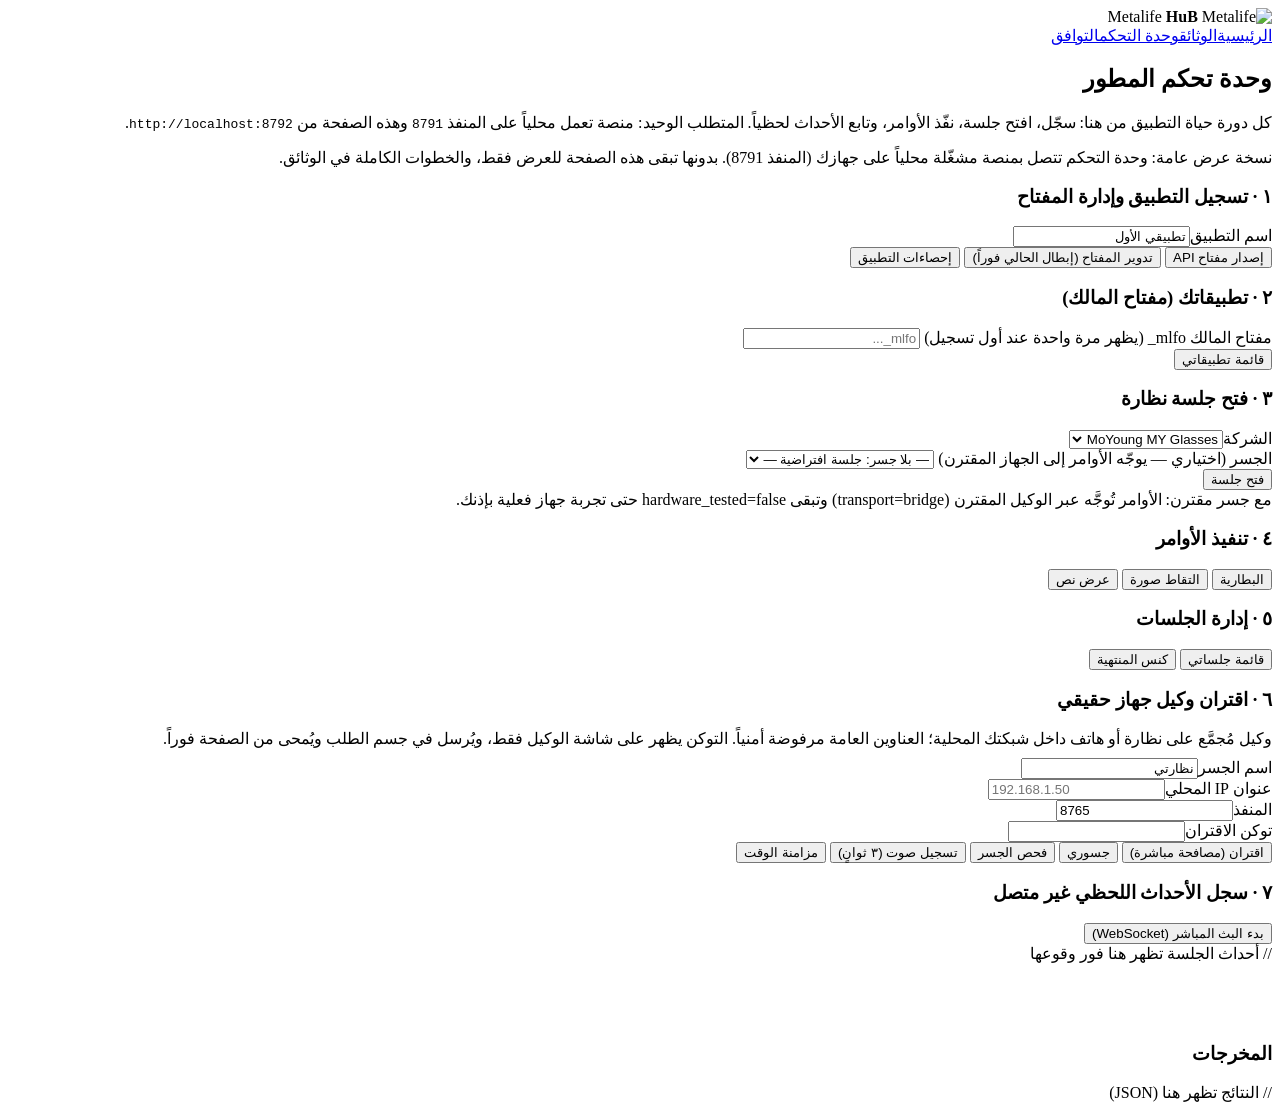
==== console.html @ 14315f8a "Rename 10-console.html to console.html" ====
<!doctype html><html lang="ar" dir="rtl"><head><meta charset="utf-8">
<meta name="viewport" content="width=device-width,initial-scale=1">
<title>وحدة التحكم — Metalife HuB</title>
<link rel="icon" href="assets/favicon.svg"><link rel="stylesheet" href="styles.css"></head><body>
<header><div class="wrap hd"><img src="assets/metalife-logo.png" alt="Metalife">
<span class="wordmark">Metalife <b>HuB</b></span>
<nav><a href="index.html">الرئيسية</a><a href="docs.html">الوثائق</a><a href="console.html" class="on">وحدة التحكم</a><a href="docs.html#compat">التوافق</a></nav></div></header>
<div class="wrap"><section>
<h2>وحدة تحكم المطور</h2>
<p class="lead">كل دورة حياة التطبيق من هنا: سجّل، افتح جلسة، نفّذ الأوامر، وتابع الأحداث لحظياً. المتطلب الوحيد: منصة تعمل محلياً على المنفذ <code class="ltr">8791</code> وهذه الصفحة من <code class="ltr">http://localhost:8792</code>.</p>

<div class="demo-bar">نسخة عرض عامة: وحدة التحكم تتصل بمنصة مشغّلة محلياً على جهازك (المنفذ 8791). بدونها تبقى هذه الصفحة للعرض فقط، والخطوات الكاملة في الوثائق.</div>
<div class="step"><h3>١ · تسجيل التطبيق وإدارة المفتاح</h3>
<div class="field"><label>اسم التطبيق</label><input id="appname" value="تطبيقي الأول"></div>
<button class="btn" onclick="registerApp()">إصدار مفتاح API</button>
<button class="btn ghost" onclick="rotateKey()">تدوير المفتاح (إبطال الحالي فوراً)</button>
<button class="btn ghost" onclick="appStats()">إحصاءات التطبيق</button></div>

<div class="step"><h3>٢ · تطبيقاتك (مفتاح المالك)</h3>
<div class="field"><label>مفتاح المالك mlfo_ (يظهر مرة واحدة عند أول تسجيل)</label>
<input id="ownerkey" type="password" autocomplete="off" placeholder="mlfo_..."></div>
<button class="btn ghost" onclick="listMyApps()">قائمة تطبيقاتي</button>
<div id="apps"></div></div>

<div class="step"><h3>٣ · فتح جلسة نظارة</h3>
<div class="field"><label>الشركة</label><select id="vendor">
<option value="moyoung">MoYoung MY Glasses</option><option value="solos">Solos AirGo V2</option>
<option value="halo">Brilliant Labs Halo</option><option value="rayneo">RayNeo X2</option></select></div>
<div class="field"><label>الجسر (اختياري — يوجّه الأوامر إلى الجهاز المقترن)</label>
<select id="sessbridge"><option value="">— بلا جسر: جلسة افتراضية —</option></select></div>
<button class="btn" onclick="openSession()">فتح جلسة</button>
<div class="hint">مع جسر مقترن: الأوامر تُوجَّه عبر الوكيل المقترن (transport=bridge) وتبقى hardware_tested=false حتى تجربة جهاز فعلية بإذنك.</div></div>

<div class="step"><h3>٤ · تنفيذ الأوامر</h3>
<button class="btn ghost" onclick="cmd('battery')">البطارية</button>
<button class="btn ghost" onclick="cmd('photo')">التقاط صورة</button>
<button class="btn ghost" onclick="cmdDisplay()">عرض نص</button></div>

<div class="step"><h3>٥ · إدارة الجلسات</h3>
<button class="btn ghost" onclick="listSessions()">قائمة جلساتي</button>
<button class="btn ghost" onclick="sweepSessions()">كنس المنتهية</button></div>

<div class="step"><h3>٦ · اقتران وكيل جهاز حقيقي</h3>
<p class="lead" style="margin-bottom:10px">وكيل مُجمَّع على نظارة أو هاتف داخل شبكتك المحلية؛ العناوين العامة مرفوضة أمنياً. التوكن يظهر على شاشة الوكيل فقط، ويُرسل في جسم الطلب ويُمحى من الصفحة فوراً.</p>
<div class="field"><label>اسم الجسر</label><input id="brname" value="نظارتي"></div>
<div class="field"><label>عنوان IP المحلي</label><input id="brhost" class="ltr" placeholder="192.168.1.50" dir="ltr"></div>
<div class="field"><label>المنفذ</label><input id="brport" class="ltr" value="8765" dir="ltr"></div>
<div class="field"><label>توكن الاقتران</label><input id="brtoken" type="password" class="ltr" dir="ltr" autocomplete="off"></div>
<button class="btn" onclick="pairBridge()">اقتران (مصافحة مباشرة)</button>
<button class="btn ghost" onclick="listBridges()">جسوري</button>
<button class="btn ghost" onclick="bridgePing()">فحص الجسر</button>
<button class="btn ghost" onclick="bridgeRecord()">تسجيل صوت (٣ ثوانٍ)</button>
<button class="btn ghost" onclick="bridgeSync()">مزامنة الوقت</button></div>

<div class="step"><h3>٧ · سجل الأحداث اللحظي <span id="wsstate" class="chip sim">غير متصل</span></h3>
<button class="btn ghost" onclick="streamEvents()">بدء البث المباشر (WebSocket)</button>
<div class="out" id="events" style="min-height:80px">// أحداث الجلسة تظهر هنا فور وقوعها</div></div>

<div class="step"><h3>المخرجات</h3><div class="out" id="out">// النتائج تظهر هنا (JSON)</div></div>
</section></div>
<script>
// keep serialized JSON strictly LTR; isolate Arabic string values so they
// render correctly (RTL internally) without reordering the JSON structure
function mlfBidi(json){
  return json.replace(/"([^"\\]*[\u0600-\u06FF][^"\\]*)"/g, "\u2066\"$1\"\u2069");
}

const API = "http://localhost:8791"; let KEY = "", SID = "", WS = null;
const out = (x) => document.getElementById('out').textContent =
  mlfBidi(typeof x === 'string' ? x : JSON.stringify(x, null, 2));
const evlog = (x) => { const el = document.getElementById('events');
  el.textContent = mlfBidi(JSON.stringify(x)) + "\n" + el.textContent; };
async function call(path, method="POST", body=null){
  let r;
  try{
    r = await fetch(API+path, {method, headers:{"Content-Type":"application/json",
      ...(KEY?{"X-Metalife-Key":KEY}:{})}, body: body?JSON.stringify(body):null});
  }catch(e){ throw {detail:"تعذّر الوصول إلى المنصة: "+(e && e.message || String(e))}; }
  const j = await r.json(); if(!r.ok) throw j; return j;
}
async function registerApp(){ try{
  const ok = document.getElementById('ownerkey').value;
  const body = {name: document.getElementById('appname').value};
  if (ok) body.owner_key = ok;
  const j = await call("/v1/apps","POST", body); KEY = j.api_key; out(j);
  if (j.owner_key) document.getElementById('ownerkey').value = j.owner_key;
 }catch(e){ out({خطأ:e.detail||e.message||String(e), ملاحظة:"شغّل المنصة أولاً واعرض الصفحة من localhost:8792"}); } }
async function rotateKey(){ try{ const j = await call("/v1/apps/rotate-key");
  KEY = j.api_key; out(j); }catch(e){ out(e); } }
async function appStats(){ try{ out(await call("/v1/apps/me","GET")); }catch(e){ out(e); } }
async function openSession(){ try{ const b = document.getElementById('sessbridge').value;
  const body = {vendor: document.getElementById('vendor').value};
  if (b) body.bridge_id = b;
  const j = await call("/v1/sessions","POST", body); SID = j.session_id; out(j);
 }catch(e){ out(e); } }
async function cmd(kind){ try{ out(await call(`/v1/sessions/${SID}/${kind}`)); }catch(e){ out(e); } }
async function cmdDisplay(){ try{ out(await call(`/v1/sessions/${SID}/display`,"POST",
  {text:"مرحباً من Metalife HuB"})); }catch(e){ out(e); } }
async function listSessions(){ try{ out(await call("/v1/sessions","GET")); }catch(e){ out(e); } }
async function sweepSessions(){ try{ out(await call("/v1/sessions/sweep")); }catch(e){ out(e); } }
let BID = "";
async function pairBridge(){
  const token = document.getElementById('brtoken').value;
  document.getElementById('brtoken').value = "";  // secret leaves the page immediately
  try{
    const j = await call("/v1/bridges","POST", {
      name: document.getElementById('brname').value,
      host: document.getElementById('brhost').value,
      port: parseInt(document.getElementById('brport').value),
      token: token});
    BID = j.bridge_id;
    out(j);
  }catch(e){ out(e); } }
async function listMyApps(){ try{
  const r = await fetch(API+"/v1/owner/apps", {headers:
    {"X-Metalife-Owner": document.getElementById('ownerkey').value}});
  const j = await r.json(); if(!r.ok) throw j; out(j);
  const box = document.getElementById('apps'); box.innerHTML = '';
  for (const a of (j.apps||[])) {
    const row = document.createElement('div');
    row.textContent = `${a.name} (${a.app_id}) ${a.revoked?'— مُبطل':''} `;
    if (!a.revoked) {
      const b = document.createElement('button');
      b.className = 'btn ghost'; b.textContent = 'إبطال';
      b.onclick = () => revokeApp(a.app_id);
      row.appendChild(b);
    }
    box.appendChild(row);
  }
}catch(e){ out({خطأ:e.detail||e.message||String(e)}); } }
async function revokeApp(appId){ try{
  const r = await fetch(API+`/v1/owner/apps/${appId}/revoke`, {method:"POST",
    headers:{"X-Metalife-Owner": document.getElementById('ownerkey').value}});
  const j = await r.json(); if(!r.ok) throw j; out(j); listMyApps();
}catch(e){ out({خطأ:e.detail||e.message||String(e)}); } }
async function listBridges(){ try{
  const j = await call("/v1/bridges","GET"); out(j);
  const sel = document.getElementById('sessbridge');
  sel.innerHTML = '<option value="">— بلا جسر: جلسة افتراضية —</option>';
  for (const b of (j.bridges||[])) {
    const o = document.createElement('option');
    o.value = b.bridge_id;
    o.textContent = `${b.name} (${b.host}:${b.port} · ${b.agent})`;
    sel.appendChild(o);
  }
}catch(e){ out(e); } }
async function bridgePing(){ try{ out(await call(`/v1/bridges/${BID}/call/ping`)); }catch(e){ out(e); } }
async function bridgeRecord(){ try{ out(await call(`/v1/bridges/${BID}/call/record_audio`,
  "POST", {duration_ms: 3000})); }catch(e){ out(e); } }
async function bridgeSync(){ try{ out(await call(`/v1/bridges/${BID}/call/sync_time`,
  "POST", {timestamp: Math.floor(Date.now()/1000)})); }catch(e){ out(e); } }
function streamEvents(){
  if (WS) { WS.close(); WS = null; }
  if (!SID || !KEY) { evlog({خطأ:"افتح جلسة أولاً"}); return; }
  WS = new WebSocket(`ws://localhost:8791/v1/sessions/${SID}/events/ws?key=${encodeURIComponent(KEY)}`);
  WS.onopen = () => document.getElementById('wsstate').textContent = "متصل";
  WS.onclose = () => document.getElementById('wsstate').textContent = "غير متصل";
  WS.onmessage = (m) => evlog(JSON.parse(m.data));
}
try{ if(!/^(localhost|127\.0\.0\.1)$/.test(location.hostname)) document.querySelectorAll('.demo-bar').forEach(e=>e.classList.add('on')); }catch(e){}
</script>
</body></html>
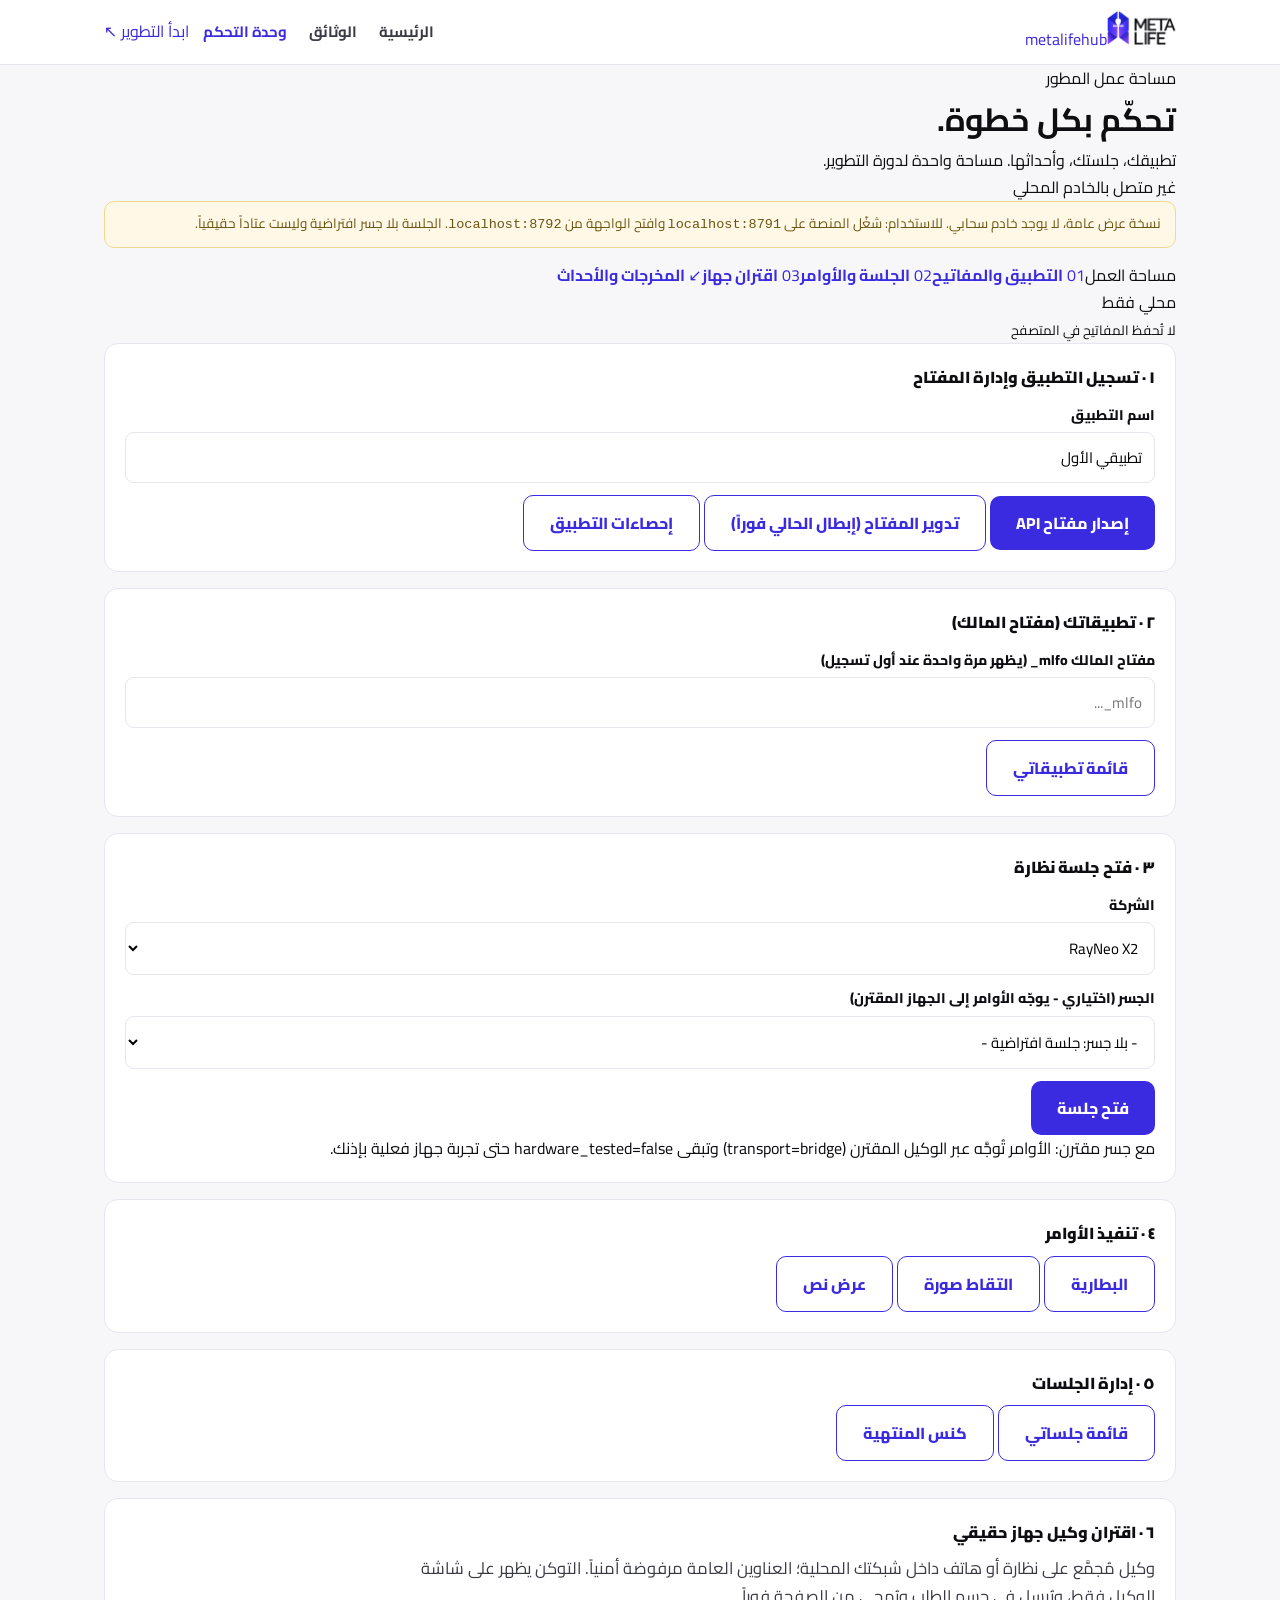
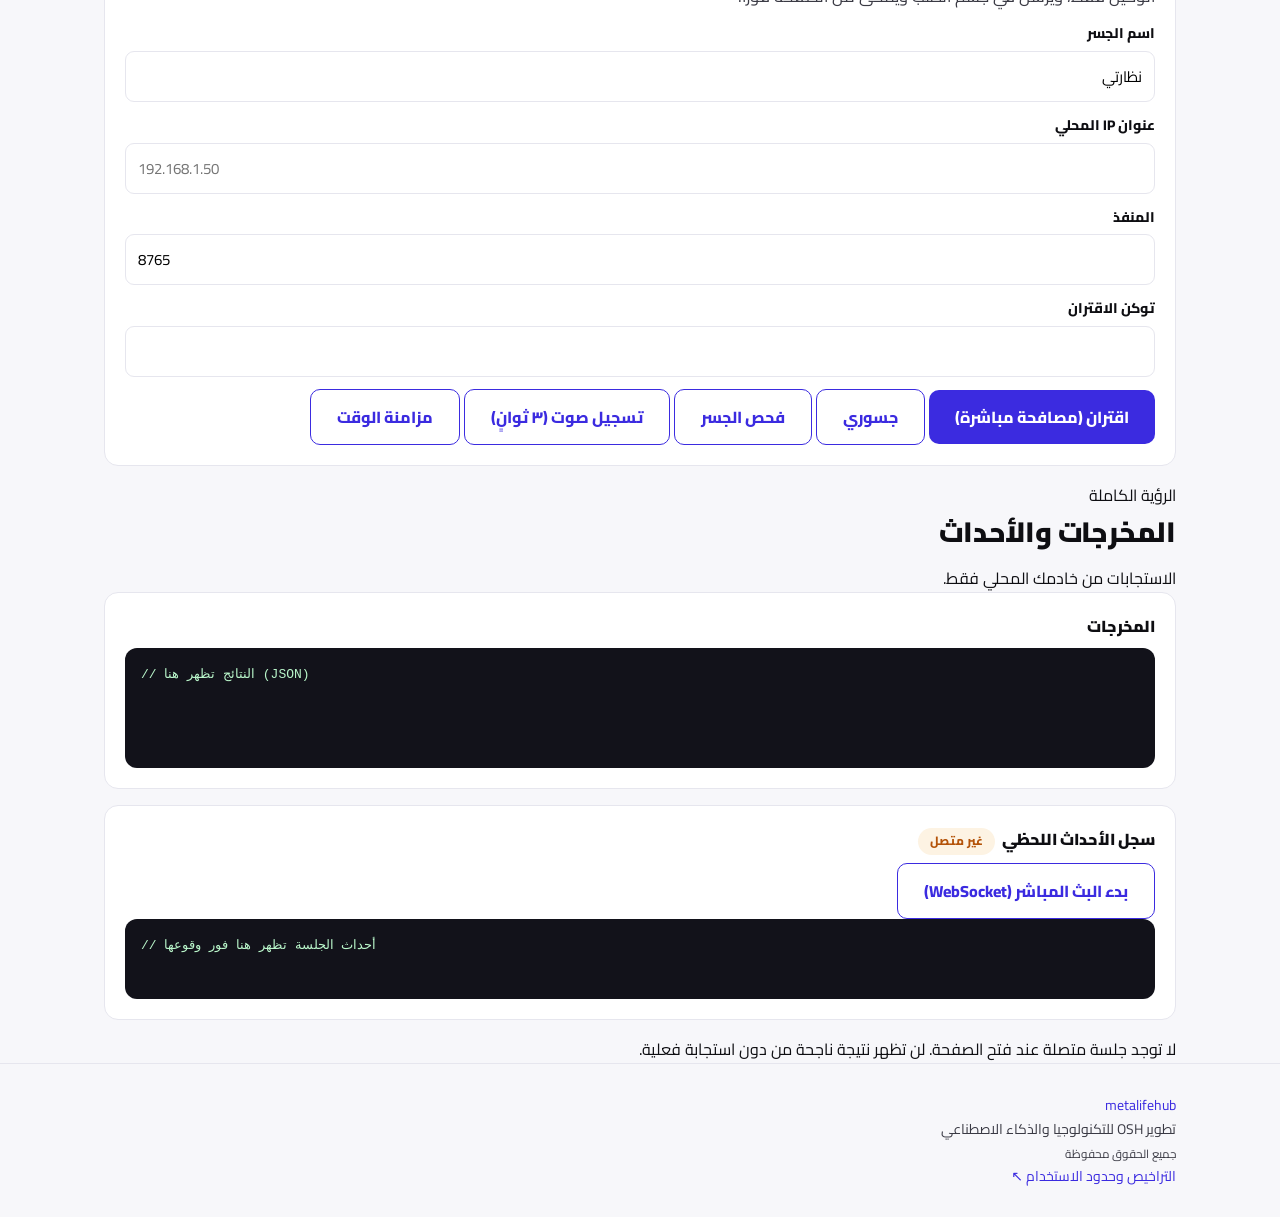
==== commit c0188d8c: "Update console.html" ====
--- a/console.html
+++ b/console.html
@@ -1,70 +1,53 @@
 <!doctype html><html lang="ar" dir="rtl"><head><meta charset="utf-8">
 <meta name="viewport" content="width=device-width,initial-scale=1">
-<title>وحدة التحكم — Metalife HuB</title>
+<title>وحدة التحكم - Metalife HuB</title>
 <link rel="icon" href="assets/favicon.svg"><link rel="stylesheet" href="styles.css"></head><body>
-<header><div class="wrap hd"><img src="assets/metalife-logo.png" alt="Metalife">
-<span class="wordmark">Metalife <b>HuB</b></span>
-<nav><a href="index.html">الرئيسية</a><a href="docs.html">الوثائق</a><a href="console.html" class="on">وحدة التحكم</a><a href="docs.html#compat">التوافق</a></nav></div></header>
-<div class="wrap"><section>
-<h2>وحدة تحكم المطور</h2>
-<p class="lead">كل دورة حياة التطبيق من هنا: سجّل، افتح جلسة، نفّذ الأوامر، وتابع الأحداث لحظياً. المتطلب الوحيد: منصة تعمل محلياً على المنفذ <code class="ltr">8791</code> وهذه الصفحة من <code class="ltr">http://localhost:8792</code>.</p>
-
-<div class="demo-bar">نسخة عرض عامة: وحدة التحكم تتصل بمنصة مشغّلة محلياً على جهازك (المنفذ 8791). بدونها تبقى هذه الصفحة للعرض فقط، والخطوات الكاملة في الوثائق.</div>
-<div class="step"><h3>١ · تسجيل التطبيق وإدارة المفتاح</h3>
-<div class="field"><label>اسم التطبيق</label><input id="appname" value="تطبيقي الأول"></div>
+<header><div class="wrap hd"><a class="brand" href="index.html" aria-label="Metalife HuB - الرئيسية"><span class="brand-icon"><img src="assets/metalife-logo.png" alt=""></span><span class="brand-name" dir="ltr">metalife<span>hub</span></span></a><nav aria-label="التنقل الرئيسي"><a href="index.html">الرئيسية</a><a href="docs.html">الوثائق</a><a href="console.html" class="on" aria-current="page">وحدة التحكم</a></nav><a class="nav-cta" href="docs.html#start">ابدأ التطوير <span aria-hidden="true">↖</span></a></div></header>
+<main class="console-shell wrap"><div class="console-heading"><div><div class="eyebrow">مساحة عمل المطور</div><h1>تحكّم بكل خطوة.</h1><p>تطبيقك، جلستك، وأحداثها. مساحة واحدة لدورة التطوير.</p></div><div class="connection-status"><span class="status-dot"></span> غير متصل بالخادم المحلي</div></div><div class="demo-bar on">نسخة عرض عامة، لا يوجد خادم سحابي. للاستخدام: شغّل المنصة على <code>localhost:8791</code> وافتح الواجهة من <code>localhost:8792</code>. الجلسة بلا جسر افتراضية وليست عتاداً حقيقياً.</div><div class="console-layout"><aside class="console-nav" aria-label="أقسام وحدة التحكم"><span>مساحة العمل</span><a href="#app-setup" class="on">01 <b>التطبيق والمفاتيح</b></a><a href="#session-setup">02 <b>الجلسة والأوامر</b></a><a href="#bridge-setup">03 <b>اقتران جهاز</b></a><a href="#result-panel">↙ <b>المخرجات والأحداث</b></a><div class="local-tag">محلي فقط<br><small>لا تُحفظ المفاتيح في المتصفح</small></div></aside><div class="console-forms"><div class="step" id="app-setup"><h3>١ · تسجيل التطبيق وإدارة المفتاح</h3>
+<div class="field"><label for="appname">اسم التطبيق</label><input id="appname" value="تطبيقي الأول"></div>
 <button class="btn" onclick="registerApp()">إصدار مفتاح API</button>
 <button class="btn ghost" onclick="rotateKey()">تدوير المفتاح (إبطال الحالي فوراً)</button>
 <button class="btn ghost" onclick="appStats()">إحصاءات التطبيق</button></div>
-
 <div class="step"><h3>٢ · تطبيقاتك (مفتاح المالك)</h3>
-<div class="field"><label>مفتاح المالك mlfo_ (يظهر مرة واحدة عند أول تسجيل)</label>
-<input id="ownerkey" type="password" autocomplete="off" placeholder="mlfo_..."></div>
+<div class="field"><label for="ownerkey">مفتاح المالك mlfo_ (يظهر مرة واحدة عند أول تسجيل)</label><input id="ownerkey" type="password" autocomplete="off" placeholder="mlfo_..."></div>
 <button class="btn ghost" onclick="listMyApps()">قائمة تطبيقاتي</button>
 <div id="apps"></div></div>
-
-<div class="step"><h3>٣ · فتح جلسة نظارة</h3>
-<div class="field"><label>الشركة</label><select id="vendor">
-<option value="moyoung">MoYoung MY Glasses</option><option value="solos">Solos AirGo V2</option>
-<option value="halo">Brilliant Labs Halo</option><option value="rayneo">RayNeo X2</option></select></div>
-<div class="field"><label>الجسر (اختياري — يوجّه الأوامر إلى الجهاز المقترن)</label>
-<select id="sessbridge"><option value="">— بلا جسر: جلسة افتراضية —</option></select></div>
+<div class="step" id="session-setup"><h3>٣ · فتح جلسة نظارة</h3>
+<div class="field"><label for="vendor">الشركة</label><select id="vendor">
+<option value="moyoung" disabled>MoYoung - محوّل خاص</option><option value="solos">Solos AirGo V2</option>
+<option value="halo">Brilliant Labs Halo</option><option value="rayneo" selected>RayNeo X2</option></select></div>
+<div class="field"><label for="sessbridge">الجسر (اختياري - يوجّه الأوامر إلى الجهاز المقترن)</label><select id="sessbridge"><option value="">- بلا جسر: جلسة افتراضية -</option></select></div>
 <button class="btn" onclick="openSession()">فتح جلسة</button>
 <div class="hint">مع جسر مقترن: الأوامر تُوجَّه عبر الوكيل المقترن (transport=bridge) وتبقى hardware_tested=false حتى تجربة جهاز فعلية بإذنك.</div></div>
-
 <div class="step"><h3>٤ · تنفيذ الأوامر</h3>
 <button class="btn ghost" onclick="cmd('battery')">البطارية</button>
 <button class="btn ghost" onclick="cmd('photo')">التقاط صورة</button>
 <button class="btn ghost" onclick="cmdDisplay()">عرض نص</button></div>
-
 <div class="step"><h3>٥ · إدارة الجلسات</h3>
 <button class="btn ghost" onclick="listSessions()">قائمة جلساتي</button>
 <button class="btn ghost" onclick="sweepSessions()">كنس المنتهية</button></div>
-
-<div class="step"><h3>٦ · اقتران وكيل جهاز حقيقي</h3>
+<div class="step" id="bridge-setup"><h3>٦ · اقتران وكيل جهاز حقيقي</h3>
 <p class="lead" style="margin-bottom:10px">وكيل مُجمَّع على نظارة أو هاتف داخل شبكتك المحلية؛ العناوين العامة مرفوضة أمنياً. التوكن يظهر على شاشة الوكيل فقط، ويُرسل في جسم الطلب ويُمحى من الصفحة فوراً.</p>
-<div class="field"><label>اسم الجسر</label><input id="brname" value="نظارتي"></div>
-<div class="field"><label>عنوان IP المحلي</label><input id="brhost" class="ltr" placeholder="192.168.1.50" dir="ltr"></div>
-<div class="field"><label>المنفذ</label><input id="brport" class="ltr" value="8765" dir="ltr"></div>
-<div class="field"><label>توكن الاقتران</label><input id="brtoken" type="password" class="ltr" dir="ltr" autocomplete="off"></div>
+<div class="field"><label for="brname">اسم الجسر</label><input id="brname" value="نظارتي"></div>
+<div class="field"><label for="brhost">عنوان IP المحلي</label><input id="brhost" class="ltr" placeholder="192.168.1.50" dir="ltr"></div>
+<div class="field"><label for="brport">المنفذ</label><input id="brport" class="ltr" value="8765" dir="ltr"></div>
+<div class="field"><label for="brtoken">توكن الاقتران</label><input id="brtoken" type="password" class="ltr" dir="ltr" autocomplete="off"></div>
 <button class="btn" onclick="pairBridge()">اقتران (مصافحة مباشرة)</button>
 <button class="btn ghost" onclick="listBridges()">جسوري</button>
 <button class="btn ghost" onclick="bridgePing()">فحص الجسر</button>
 <button class="btn ghost" onclick="bridgeRecord()">تسجيل صوت (٣ ثوانٍ)</button>
 <button class="btn ghost" onclick="bridgeSync()">مزامنة الوقت</button></div>
-
-<div class="step"><h3>٧ · سجل الأحداث اللحظي <span id="wsstate" class="chip sim">غير متصل</span></h3>
+</div><aside class="console-results" id="result-panel"><div class="results-top"><span class="eyebrow">الرؤية الكاملة</span><h2>المخرجات والأحداث</h2><p>الاستجابات من خادمك المحلي فقط.</p></div><div class="step"><h3>المخرجات</h3><div class="out" id="out" role="status" aria-live="polite">// النتائج تظهر هنا (JSON)</div></div><div class="step"><h3>سجل الأحداث اللحظي <span id="wsstate" class="chip sim">غير متصل</span></h3>
 <button class="btn ghost" onclick="streamEvents()">بدء البث المباشر (WebSocket)</button>
-<div class="out" id="events" style="min-height:80px">// أحداث الجلسة تظهر هنا فور وقوعها</div></div>
-
-<div class="step"><h3>المخرجات</h3><div class="out" id="out">// النتائج تظهر هنا (JSON)</div></div>
-</section></div>
-<script>
+<div class="out" id="events" role="status" aria-live="polite" style="min-height:80px">// أحداث الجلسة تظهر هنا فور وقوعها</div></div>
+<div class="results-note">لا توجد جلسة متصلة عند فتح الصفحة. لن تظهر نتيجة ناجحة من دون استجابة فعلية.</div></aside></div></main><footer><div class="wrap footer-inner"><a class="brand-name" href="index.html" dir="ltr">metalife<span>hub</span></a><p>تطوير OSH للتكنولوجيا والذكاء الاصطناعي<br><small>جميع الحقوق محفوظة</small></p><a href="docs.html#licence">التراخيص وحدود الاستخدام ↖</a></div></footer><script>
 // keep serialized JSON strictly LTR; isolate Arabic string values so they
 // render correctly (RTL internally) without reordering the JSON structure
 function mlfBidi(json){
   return json.replace(/"([^"\\]*[\u0600-\u06FF][^"\\]*)"/g, "\u2066\"$1\"\u2069");
 }
 
+function connectionState(online){const el=document.querySelector(".connection-status");el.innerHTML="<span class=\"status-dot\"></span>"+(online?"متصل بالخادم المحلي":"الخادم المحلي غير متاح");el.classList.toggle("connected",online);}
 const API = "http://localhost:8791"; let KEY = "", SID = "", WS = null;
 const out = (x) => document.getElementById('out').textContent =
   mlfBidi(typeof x === 'string' ? x : JSON.stringify(x, null, 2));
@@ -75,8 +58,8 @@
   try{
     r = await fetch(API+path, {method, headers:{"Content-Type":"application/json",
       ...(KEY?{"X-Metalife-Key":KEY}:{})}, body: body?JSON.stringify(body):null});
-  }catch(e){ throw {detail:"تعذّر الوصول إلى المنصة: "+(e && e.message || String(e))}; }
-  const j = await r.json(); if(!r.ok) throw j; return j;
+  }catch(e){ connectionState(false); throw {detail:"الخادم المحلي غير متاح. شغّله كما في الوثائق. التفاصيل: "+(e && e.message || String(e))}; }
+  connectionState(true); const j = await r.json(); if(!r.ok) throw j; return j;
 }
 async function registerApp(){ try{
   const ok = document.getElementById('ownerkey').value;
@@ -118,7 +101,7 @@
   const box = document.getElementById('apps'); box.innerHTML = '';
   for (const a of (j.apps||[])) {
     const row = document.createElement('div');
-    row.textContent = `${a.name} (${a.app_id}) ${a.revoked?'— مُبطل':''} `;
+    row.textContent = `${a.name} (${a.app_id}) ${a.revoked?'- مُبطل':''} `;
     if (!a.revoked) {
       const b = document.createElement('button');
       b.className = 'btn ghost'; b.textContent = 'إبطال';
@@ -136,7 +119,7 @@
 async function listBridges(){ try{
   const j = await call("/v1/bridges","GET"); out(j);
   const sel = document.getElementById('sessbridge');
-  sel.innerHTML = '<option value="">— بلا جسر: جلسة افتراضية —</option>';
+  sel.innerHTML = '<option value="">- بلا جسر: جلسة افتراضية -</option>';
   for (const b of (j.bridges||[])) {
     const o = document.createElement('option');
     o.value = b.bridge_id;
--- a/styles.css
+++ b/styles.css
@@ -0,0 +1,91 @@
+@font-face{font-family:Cairo;src:url(assets/cairo.ttf);font-weight:200 1000}
+:root{
+ --ink:#0e0e12; --ink2:#3a3a44; --line:#e6e6ee; --bg:#f7f7fa; --card:#fff;
+ --brand:#3b2be0; --brand2:#6a4dff; --brand-ink:#241a9e; --amber:#b45309;
+ --ok:#0f7b4d; --blocked:#b42318; --mono:'SFMono-Regular',Consolas,monospace;
+}
+*{margin:0;padding:0;box-sizing:border-box}
+body{font-family:Cairo,system-ui;background:var(--bg);color:var(--ink);direction:rtl;line-height:1.7}
+a{color:var(--brand);text-decoration:none}
+code,pre,.ltr{direction:ltr;text-align:left;font-family:var(--mono)}
+.wrap{max-width:1120px;margin:0 auto;padding:0 24px}
+/* header */
+header{position:sticky;top:0;background:rgba(255,255,255,.9);backdrop-filter:blur(10px);border-bottom:1px solid var(--line);z-index:10}
+.hd{display:flex;align-items:center;gap:14px;height:64px}
+.hd img{height:34px;width:auto}
+.wordmark{font-weight:800;font-size:20px;color:var(--ink)}
+.wordmark b{color:var(--brand)}
+nav{margin-inline-start:auto;display:flex;gap:22px;font-weight:700;font-size:15px}
+nav a{color:var(--ink2)} nav a.on,nav a:hover{color:var(--brand)}
+/* hero */
+.hero{padding:76px 0 64px;background:radial-gradient(1000px 400px at 85% -10%,#ece9ff,transparent),var(--bg)}
+.hero .wrap{display:grid;grid-template-columns:minmax(0,1fr) minmax(0,1fr);grid-template-areas:"a film" "b film";gap:0 56px;align-items:center;max-width:1240px}
+.hero-a{grid-area:a;align-self:end}
+.hero-b{grid-area:b;align-self:start}
+.hero .film{grid-area:film}
+.hero video{width:100%;border-radius:16px;border:1px solid var(--line);display:block;box-shadow:0 18px 50px #1c144018}
+@media (max-width:860px){.hero .wrap{grid-template-columns:1fr;grid-template-areas:"a" "film" "b";gap:26px}}
+.hero h1{font-size:42px;font-weight:900;line-height:1.35;max-width:100%}
+.hero h1 span{color:var(--brand)}
+.hero p.sub{font-size:17.5px;color:var(--ink2);max-width:520px;margin-top:18px}
+.cta{display:flex;gap:14px;margin-top:26px}
+.btn{background:var(--brand);color:#fff;font-weight:800;padding:12px 26px;border-radius:10px;border:0;font-family:Cairo;font-size:16px;cursor:pointer}
+.btn.ghost{background:#fff;color:var(--brand);border:1px solid var(--brand)}
+.vendors{display:flex;gap:8px;flex-wrap:wrap;margin-top:16px}
+.vendors span{border:1px solid var(--line);background:#fff;border-radius:99px;padding:5px 14px;font-weight:800;font-size:13.5px;direction:ltr;color:var(--brand-ink)}
+.hero .stats{display:grid;grid-template-columns:repeat(2,minmax(0,1fr));gap:14px 28px;margin-top:32px;padding-top:22px;border-top:1px solid var(--line)}
+.stats{display:flex;gap:30px;margin-top:36px;flex-wrap:wrap;padding-top:22px;border-top:1px solid var(--line)}
+.stat b{font-size:24px;font-weight:900;color:var(--ink)}
+.stat span{display:block;color:var(--ink2);font-size:12.5px}
+/* sections */
+section{padding:64px 0}
+h2{font-size:28px;font-weight:900;margin-bottom:8px;letter-spacing:-.2px}
+.lead{color:var(--ink2);margin-bottom:30px;font-size:16.5px;max-width:760px}
+.grid{display:grid;gap:18px}
+.g4{grid-template-columns:repeat(auto-fit,minmax(240px,1fr))}
+.g2{grid-template-columns:repeat(auto-fit,minmax(330px,1fr))}
+.card{background:var(--card);border:1px solid var(--line);border-radius:14px;padding:22px}
+.card h3{font-size:18px;font-weight:800;margin-bottom:6px}
+.card p{color:var(--ink2);font-size:14.5px}
+.chip{display:inline-block;font-size:12px;font-weight:800;border-radius:99px;padding:3px 12px;margin:2px 4px 0 0}
+.chip.ok{background:#e6f6ee;color:var(--ok)} .chip.impl{background:#eef;color:var(--brand-ink)}
+.chip.block{background:#fdeceb;color:var(--blocked)} .chip.sim{background:#fdf3e3;color:var(--amber)}
+pre{background:#12121a;color:#e8e8f2;border-radius:12px;padding:20px 22px;font-size:13.5px;overflow-x:auto;line-height:1.65;direction:ltr;text-align:left}
+pre .c{color:#7d7d95} pre .k{color:#8f7bff} pre .s{color:#7fd6a4}
+table{width:100%;border-collapse:collapse;background:#fff;border-radius:12px;overflow:hidden;font-size:14px}
+th,td{padding:10px 14px;border-bottom:1px solid var(--line);text-align:right}
+th{background:#f0f0f7;font-weight:800}
+footer{border-top:1px solid var(--line);padding:30px 0;color:var(--ink2);font-size:14px}
+/* docs layout */
+.docs{display:grid;grid-template-columns:240px 1fr;gap:36px;padding:44px 24px}
+.side{border-inline-end:1px solid var(--line);padding-inline-end:18px;position:sticky;top:88px;align-self:start}
+.side a{display:block;padding:7px 0;color:var(--ink2);font-weight:700;font-size:15px}
+.side a.on{color:var(--brand)}
+.doc h3{font-size:22px;font-weight:900;margin:26px 0 10px}
+.doc p,.doc li{color:var(--ink2);font-size:15.5px}
+/* console */
+.field{margin:12px 0}.field label{display:block;font-weight:800;font-size:14px;margin-bottom:5px}
+.field input,.field select{width:100%;padding:10px 12px;border:1px solid var(--line);border-radius:9px;font-family:Cairo;font-size:15px;background:#fff}
+.out{background:#12121a;color:#b9f6ca;border-radius:12px;padding:16px;font-family:var(--mono);font-size:13px;min-height:120px;white-space:pre-wrap;direction:ltr;text-align:left;unicode-bidi:isolate;overflow-wrap:anywhere}
+.step{border:1px solid var(--line);border-radius:14px;background:#fff;padding:20px;margin-bottom:16px}
+.step h3{font-size:16px;font-weight:900;margin-bottom:8px}
+@media (max-width:640px){
+ .hd{flex-wrap:wrap;height:auto;padding:10px 0;gap:8px}
+ nav{margin-inline-start:0;gap:14px;font-size:14px}
+ .hero h1{font-size:30px}
+}
+@media (max-width:860px){
+  .docs{grid-template-columns:1fr;padding:24px 20px}
+  .side{position:static;border-inline-end:0;border-bottom:1px solid var(--line);
+        padding:0 0 12px;display:flex;flex-wrap:wrap;gap:6px 16px}
+  .doc pre{overflow-x:auto;font-size:12px}
+}
+/* grid children must be allowed to shrink below content width */
+.docs > *{min-width:0}
+.doc p,.doc li,.doc h2,.doc h3{overflow-wrap:anywhere}
+.doc pre{overflow-x:auto;max-width:100%}
+
+section[id],h2[id]{scroll-margin-top:96px}
+
+.demo-bar{display:none;background:#fff8e6;border:1px solid #f0d98c;color:#6b5410;padding:10px 14px;border-radius:10px;font-size:13.5px;margin-bottom:14px}
+.demo-bar.on{display:block}
